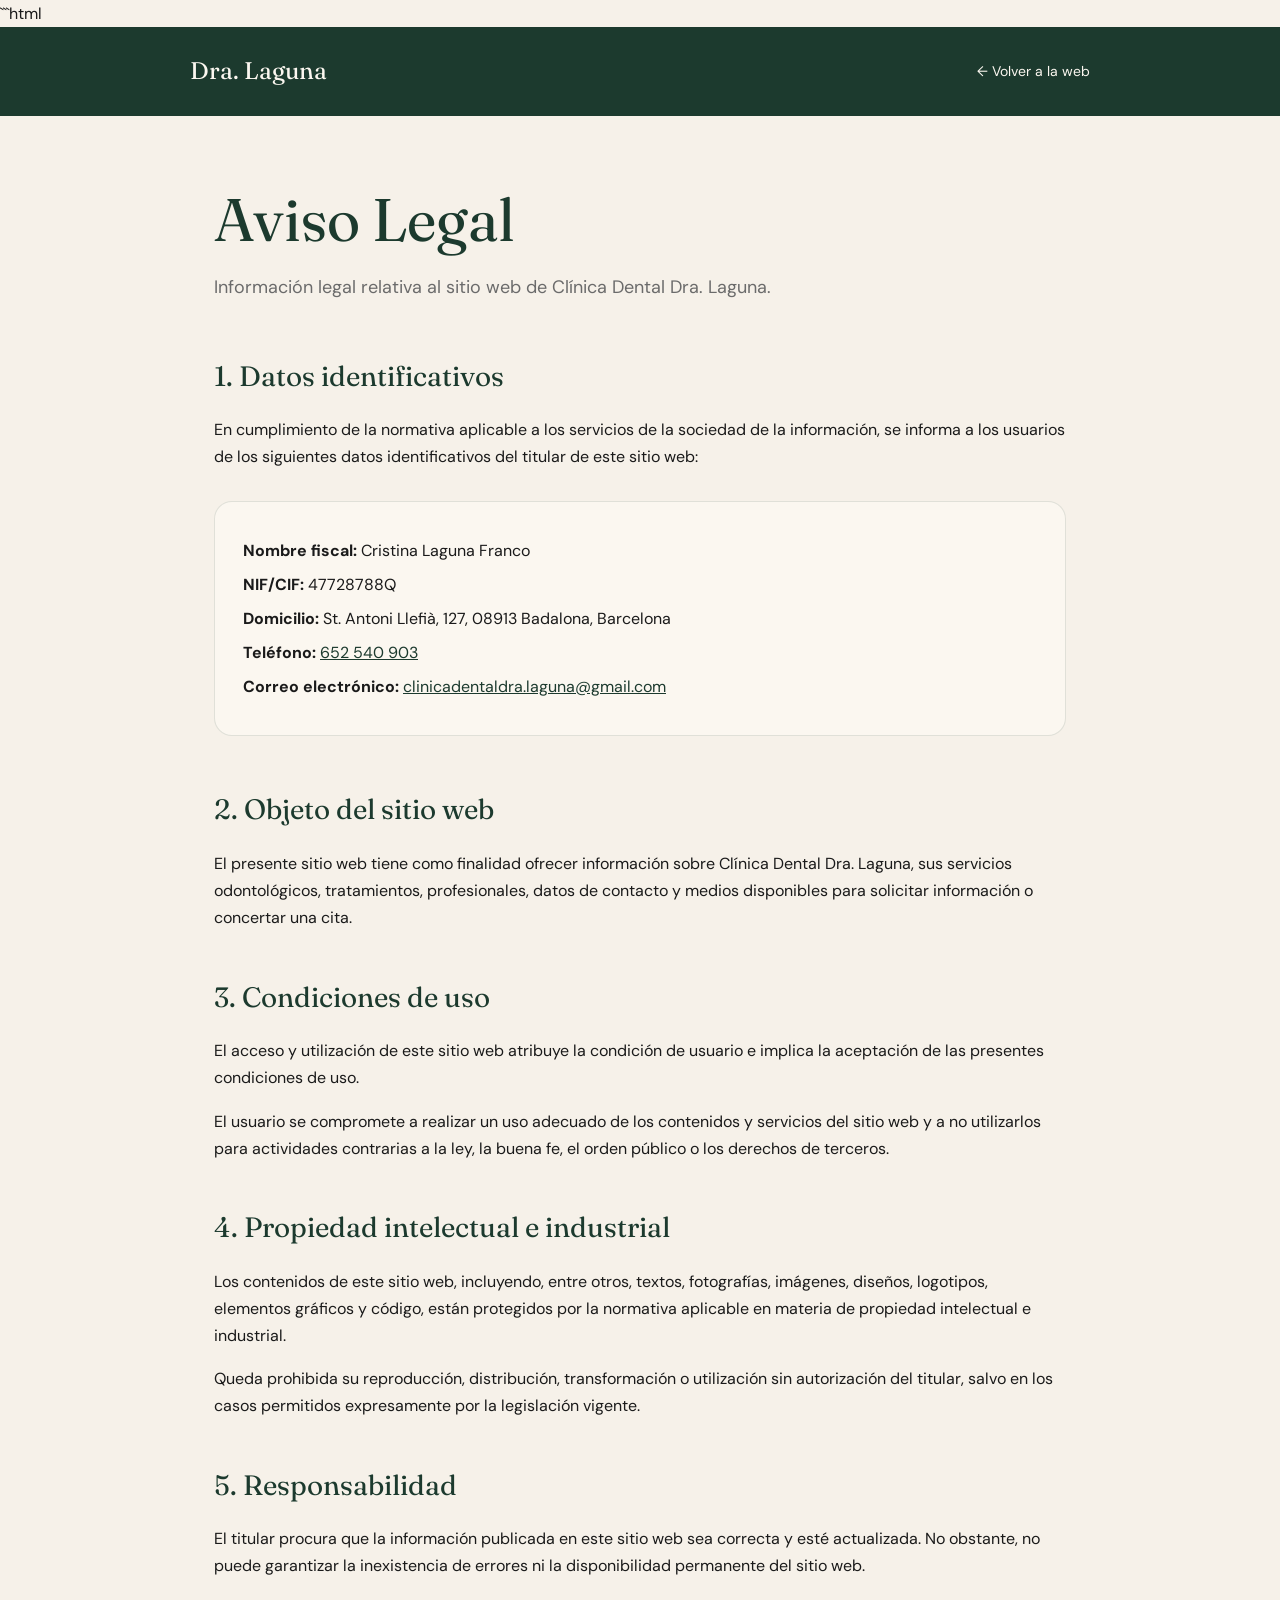
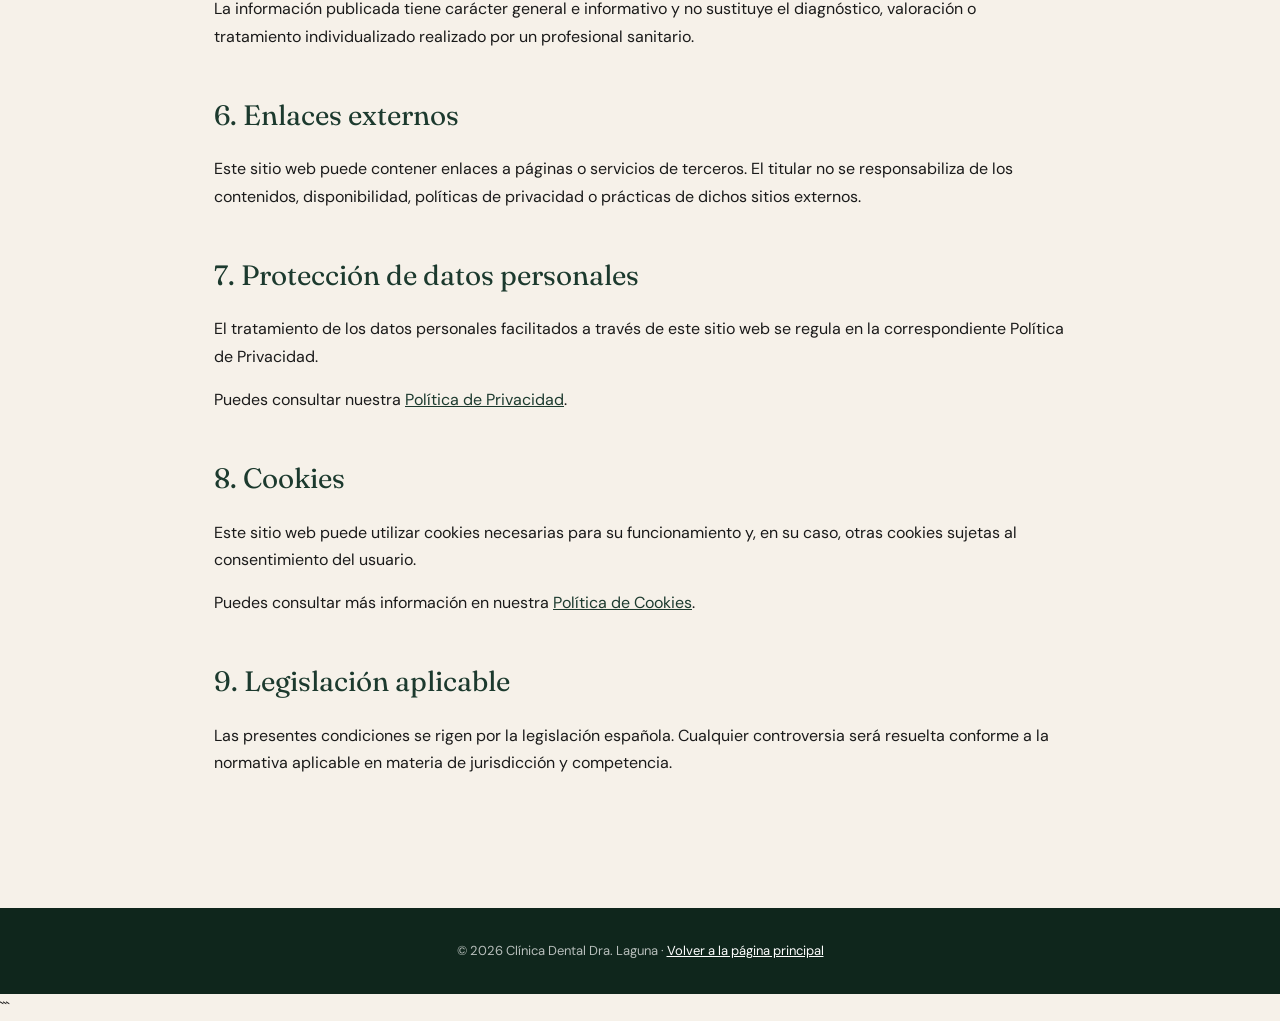
==== legal/aviso-legal.html @ 6cf52a96 "Describe the website change" ====
```html
<!DOCTYPE html>
<html lang="es">
<head>
  <meta charset="UTF-8">
  <meta name="viewport" content="width=device-width, initial-scale=1.0">

  <title>Aviso Legal | Clínica Dental Dra. Laguna</title>

  <meta
    name="description"
    content="Aviso legal de Clínica Dental Dra. Laguna, Badalona, Barcelona."
  >

  <link rel="preconnect" href="https://fonts.googleapis.com">
  <link rel="preconnect" href="https://fonts.gstatic.com" crossorigin>

  <link
    href="https://fonts.googleapis.com/css2?family=Fraunces:wght@400;500&family=DM+Sans:wght@400;500;600&display=swap"
    rel="stylesheet"
  >

  <style>
    :root {
      --cream: #f6f1e9;
      --cream-light: #fbf7f0;
      --pine: #1c3a2e;
      --pine-deep: #0f261c;
      --gold: #b8995f;
      --charcoal: #1a1a1a;
      --gray: #6b6b6b;
    }

    * {
      box-sizing: border-box;
    }

    body {
      margin: 0;
      font-family: "DM Sans", sans-serif;
      background: var(--cream);
      color: var(--charcoal);
      line-height: 1.7;
    }

    .font-display {
      font-family: "Fraunces", serif;
    }

    header {
      background: var(--pine);
      color: var(--cream-light);
      padding: 24px;
    }

    .header-inner {
      max-width: 900px;
      margin: 0 auto;
      display: flex;
      justify-content: space-between;
      align-items: center;
      gap: 20px;
    }

    .logo {
      color: var(--cream-light);
      text-decoration: none;
      font-family: "Fraunces", serif;
      font-size: 24px;
    }

    .back-link {
      color: var(--cream-light);
      text-decoration: none;
      font-size: 14px;
    }

    .back-link:hover {
      text-decoration: underline;
    }

    main {
      max-width: 900px;
      margin: 0 auto;
      padding: 70px 24px 90px;
    }

    h1 {
      font-family: "Fraunces", serif;
      color: var(--pine);
      font-size: clamp(38px, 6vw, 60px);
      line-height: 1.1;
      margin: 0 0 20px;
      font-weight: 400;
    }

    .intro {
      color: var(--gray);
      font-size: 18px;
      margin-bottom: 50px;
    }

    section {
      margin-bottom: 42px;
    }

    h2 {
      font-family: "Fraunces", serif;
      color: var(--pine);
      font-size: 28px;
      font-weight: 400;
      margin-bottom: 16px;
    }

    p {
      margin: 0 0 16px;
    }

    ul {
      padding-left: 22px;
    }

    li {
      margin-bottom: 8px;
    }

    a {
      color: var(--pine);
    }

    .legal-data {
      background: var(--cream-light);
      border: 1px solid rgba(28, 58, 46, 0.12);
      border-radius: 18px;
      padding: 28px;
      margin: 30px 0 50px;
    }

    .legal-data p {
      margin: 7px 0;
    }

    footer {
      background: var(--pine-deep);
      color: rgba(255, 255, 255, 0.7);
      text-align: center;
      padding: 32px 20px;
      font-size: 13px;
    }

    footer a {
      color: white;
    }
  </style>
</head>

<body>

<header>
  <div class="header-inner">
    <a href="../index.html" class="logo">Dra. Laguna</a>
    <a href="../index.html" class="back-link">← Volver a la web</a>
  </div>
</header>

<main>

  <h1>Aviso Legal</h1>

  <p class="intro">
    Información legal relativa al sitio web de Clínica Dental Dra. Laguna.
  </p>

  <section>
    <h2>1. Datos identificativos</h2>

    <p>
      En cumplimiento de la normativa aplicable a los servicios de la sociedad
      de la información, se informa a los usuarios de los siguientes datos
      identificativos del titular de este sitio web:
    </p>

    <div class="legal-data">
      <p><strong>Nombre fiscal:</strong> Cristina Laguna Franco</p>
      <p><strong>NIF/CIF:</strong> 47728788Q</p>
      <p>
        <strong>Domicilio:</strong>
        St. Antoni Llefià, 127, 08913 Badalona, Barcelona
      </p>
      <p>
        <strong>Teléfono:</strong>
        <a href="tel:+34652540903">652 540 903</a>
      </p>
      <p>
        <strong>Correo electrónico:</strong>
        <a href="mailto:clinicadentaldra.laguna@gmail.com">
          clinicadentaldra.laguna@gmail.com
        </a>
      </p>
    </div>
  </section>

  <section>
    <h2>2. Objeto del sitio web</h2>

    <p>
      El presente sitio web tiene como finalidad ofrecer información sobre
      Clínica Dental Dra. Laguna, sus servicios odontológicos, tratamientos,
      profesionales, datos de contacto y medios disponibles para solicitar
      información o concertar una cita.
    </p>
  </section>

  <section>
    <h2>3. Condiciones de uso</h2>

    <p>
      El acceso y utilización de este sitio web atribuye la condición de usuario
      e implica la aceptación de las presentes condiciones de uso.
    </p>

    <p>
      El usuario se compromete a realizar un uso adecuado de los contenidos y
      servicios del sitio web y a no utilizarlos para actividades contrarias a
      la ley, la buena fe, el orden público o los derechos de terceros.
    </p>
  </section>

  <section>
    <h2>4. Propiedad intelectual e industrial</h2>

    <p>
      Los contenidos de este sitio web, incluyendo, entre otros, textos,
      fotografías, imágenes, diseños, logotipos, elementos gráficos y código,
      están protegidos por la normativa aplicable en materia de propiedad
      intelectual e industrial.
    </p>

    <p>
      Queda prohibida su reproducción, distribución, transformación o
      utilización sin autorización del titular, salvo en los casos permitidos
      expresamente por la legislación vigente.
    </p>
  </section>

  <section>
    <h2>5. Responsabilidad</h2>

    <p>
      El titular procura que la información publicada en este sitio web sea
      correcta y esté actualizada. No obstante, no puede garantizar la
      inexistencia de errores ni la disponibilidad permanente del sitio web.
    </p>

    <p>
      La información publicada tiene carácter general e informativo y no
      sustituye el diagnóstico, valoración o tratamiento individualizado
      realizado por un profesional sanitario.
    </p>
  </section>

  <section>
    <h2>6. Enlaces externos</h2>

    <p>
      Este sitio web puede contener enlaces a páginas o servicios de terceros.
      El titular no se responsabiliza de los contenidos, disponibilidad,
      políticas de privacidad o prácticas de dichos sitios externos.
    </p>
  </section>

  <section>
    <h2>7. Protección de datos personales</h2>

    <p>
      El tratamiento de los datos personales facilitados a través de este sitio
      web se regula en la correspondiente Política de Privacidad.
    </p>

    <p>
      Puedes consultar nuestra
      <a href="politica-privacidad.html">Política de Privacidad</a>.
    </p>
  </section>

  <section>
    <h2>8. Cookies</h2>

    <p>
      Este sitio web puede utilizar cookies necesarias para su funcionamiento
      y, en su caso, otras cookies sujetas al consentimiento del usuario.
    </p>

    <p>
      Puedes consultar más información en nuestra
      <a href="politica-cookies.html">Política de Cookies</a>.
    </p>
  </section>

  <section>
    <h2>9. Legislación aplicable</h2>

    <p>
      Las presentes condiciones se rigen por la legislación española. Cualquier
      controversia será resuelta conforme a la normativa aplicable en materia
      de jurisdicción y competencia.
    </p>
  </section>

</main>

<footer>
  © <span id="year"></span> Clínica Dental Dra. Laguna ·
  <a href="../index.html">Volver a la página principal</a>
</footer>

<script>
  document.getElementById("year").textContent = new Date().getFullYear();
</script>

</body>
</html>
```
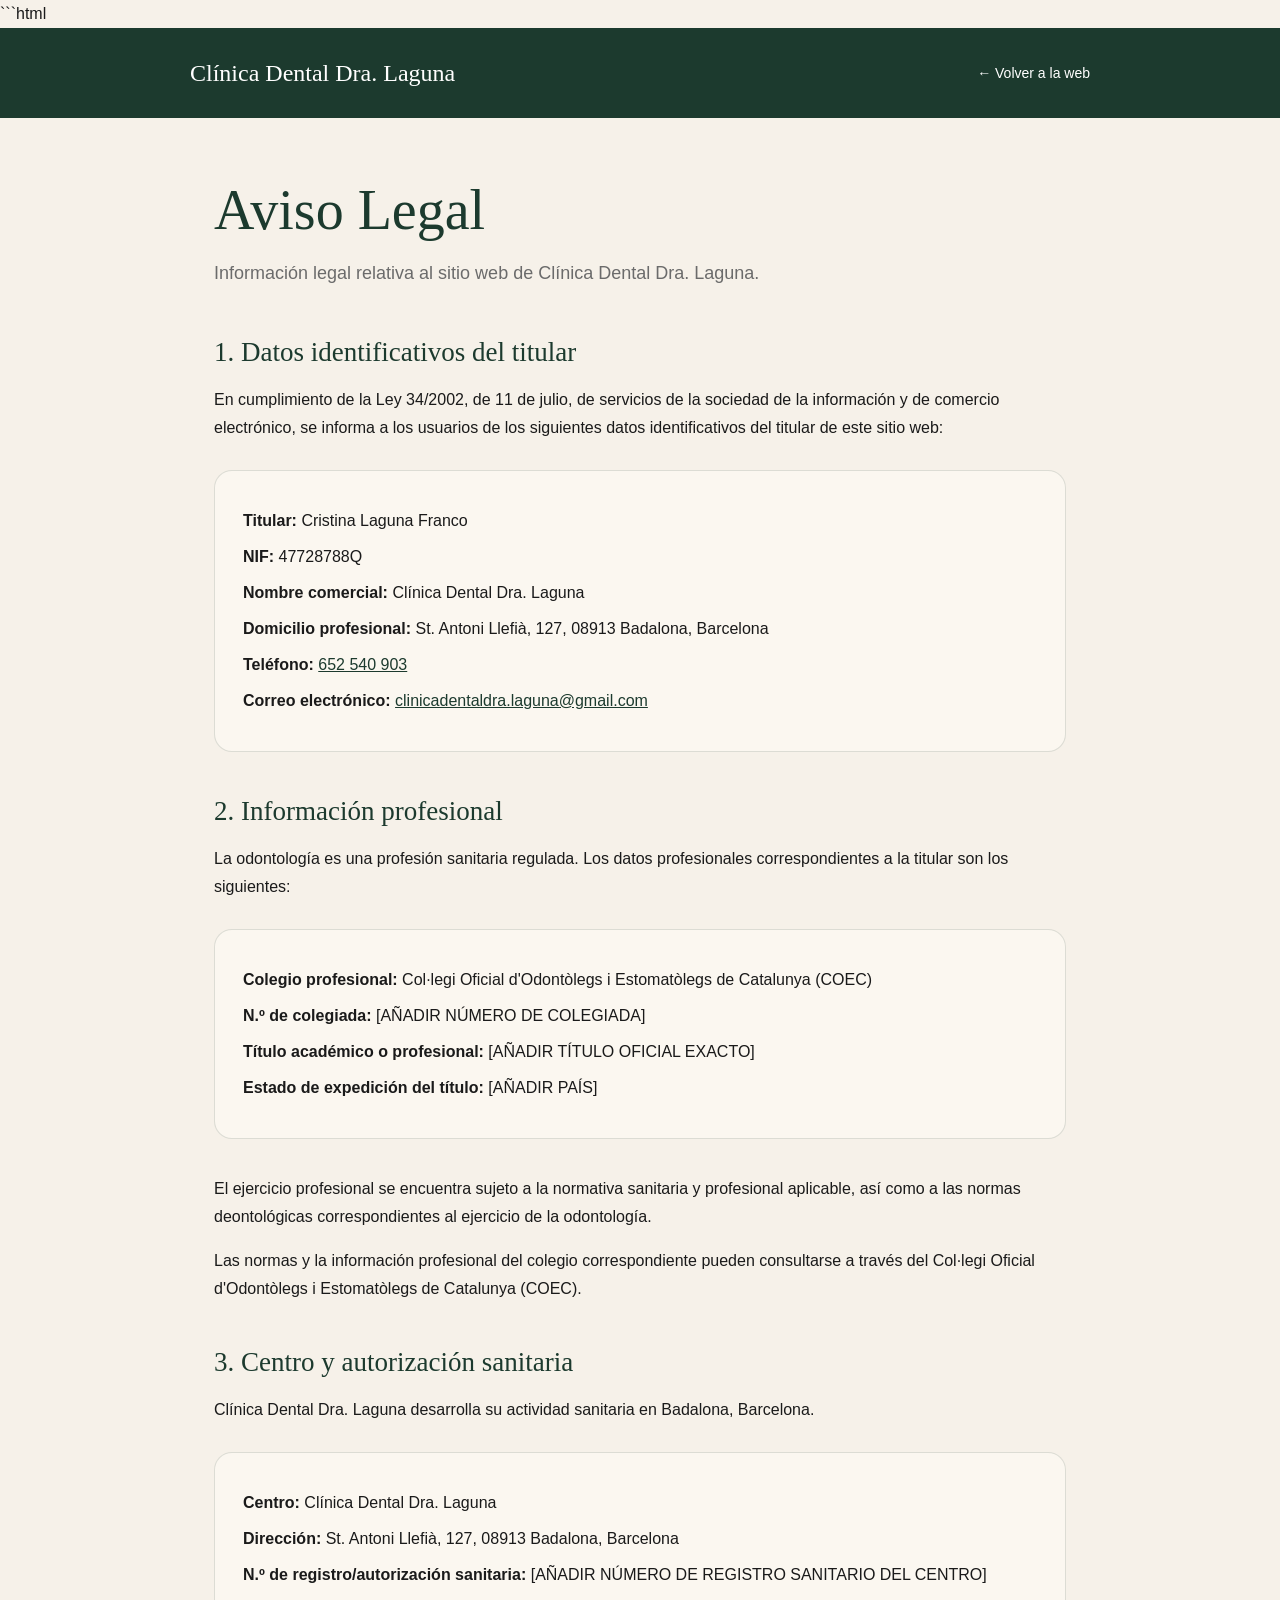
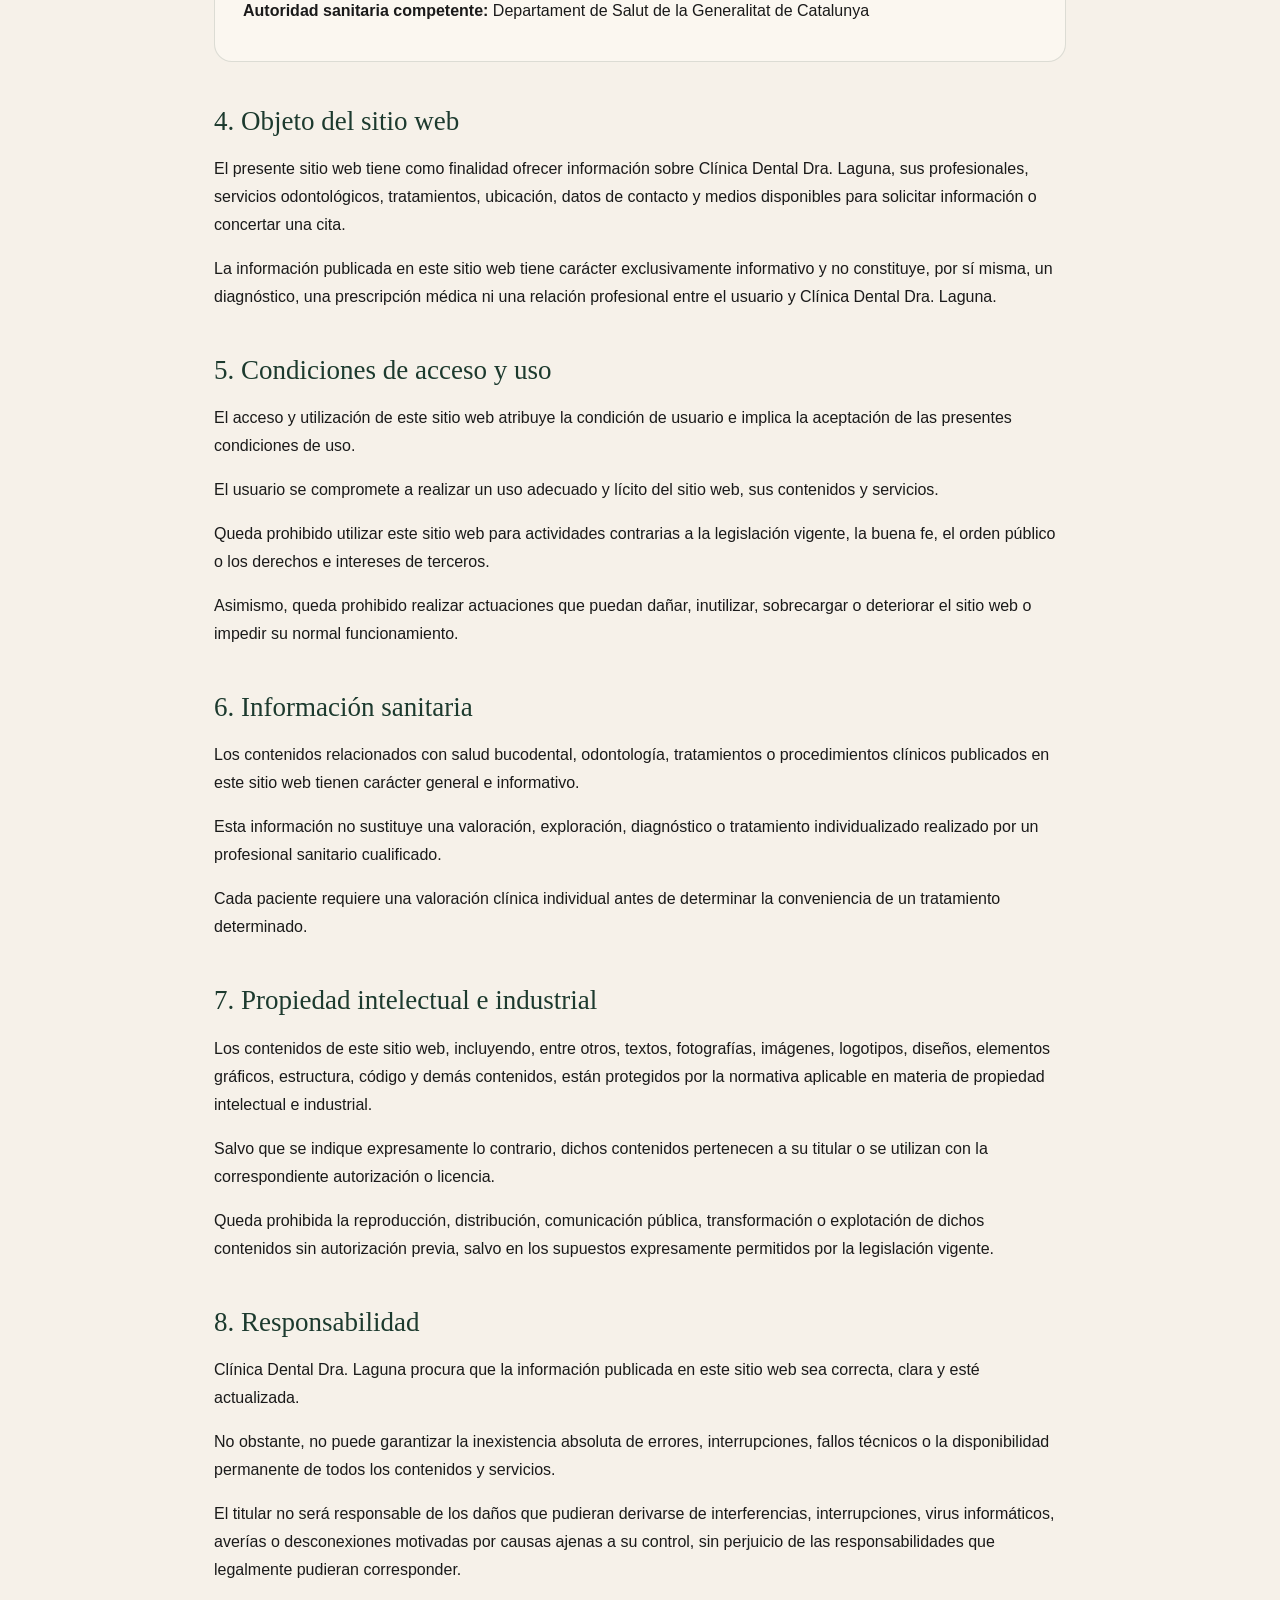
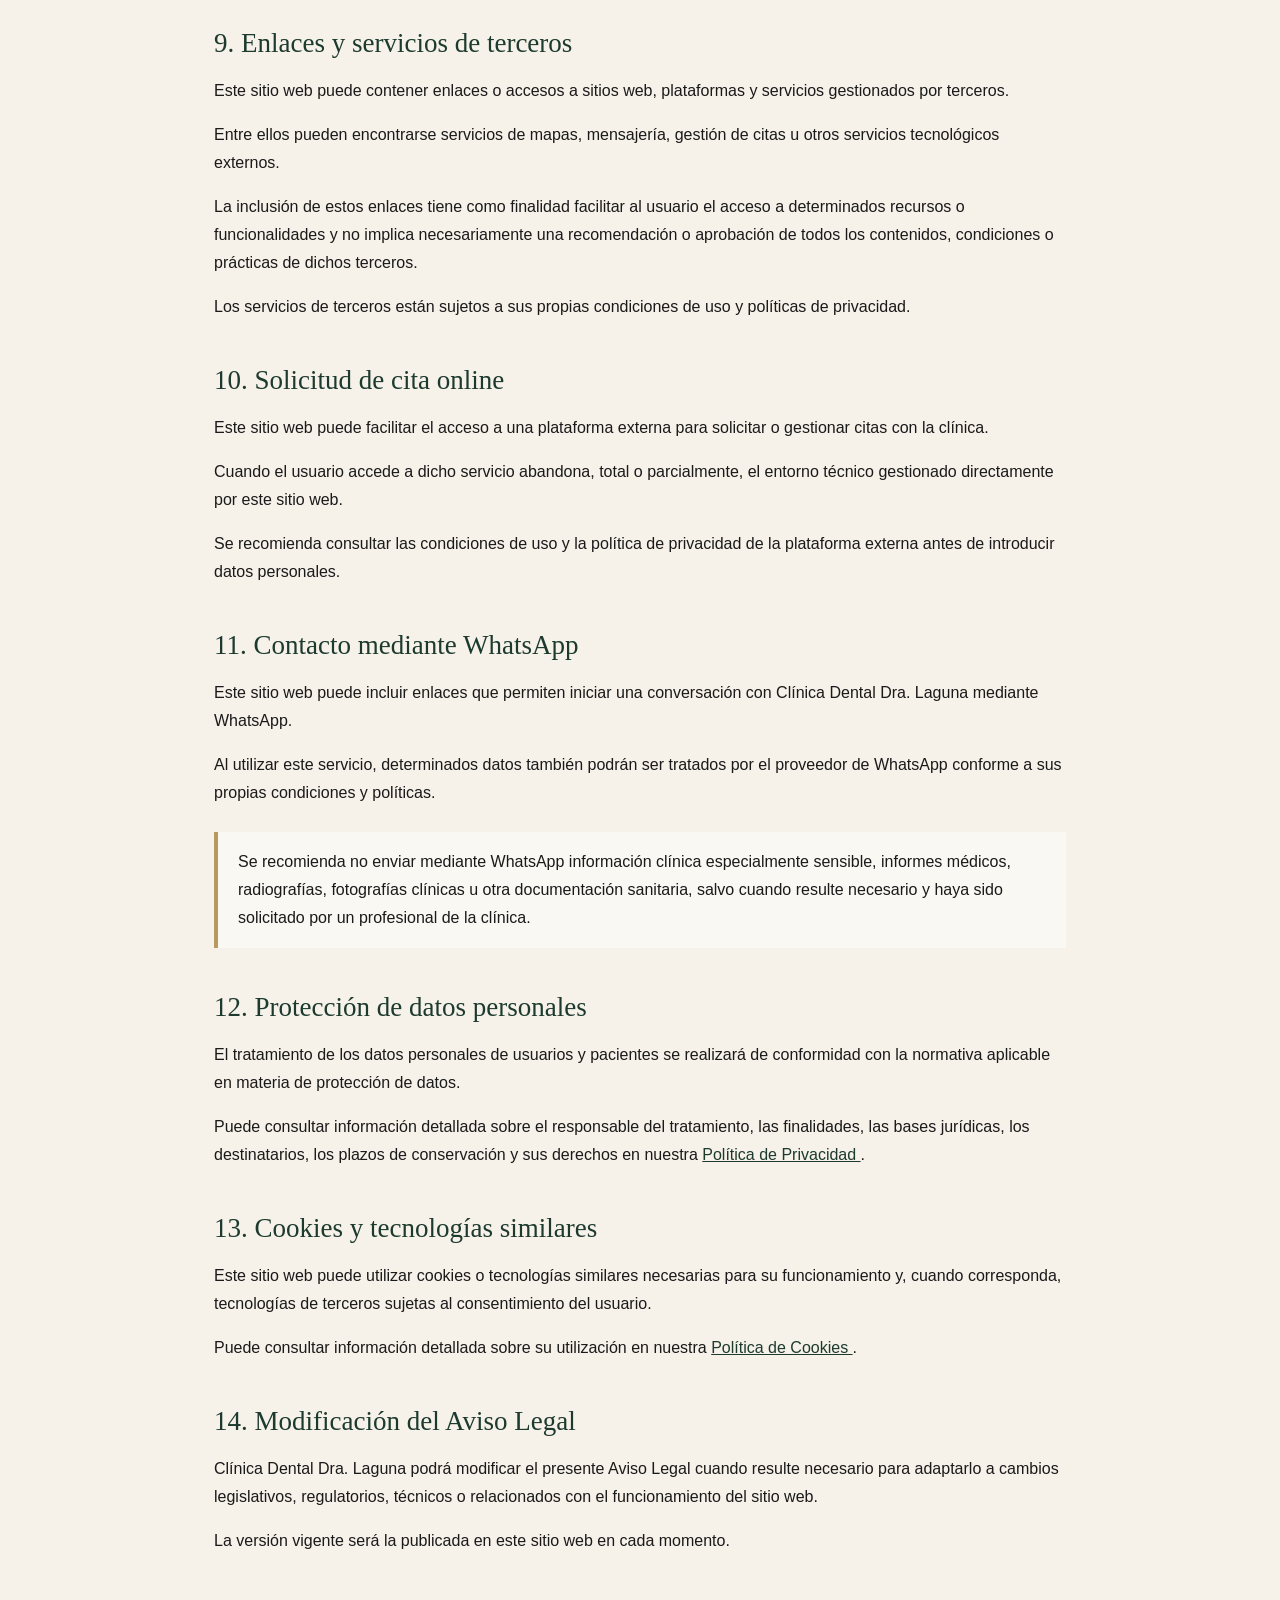
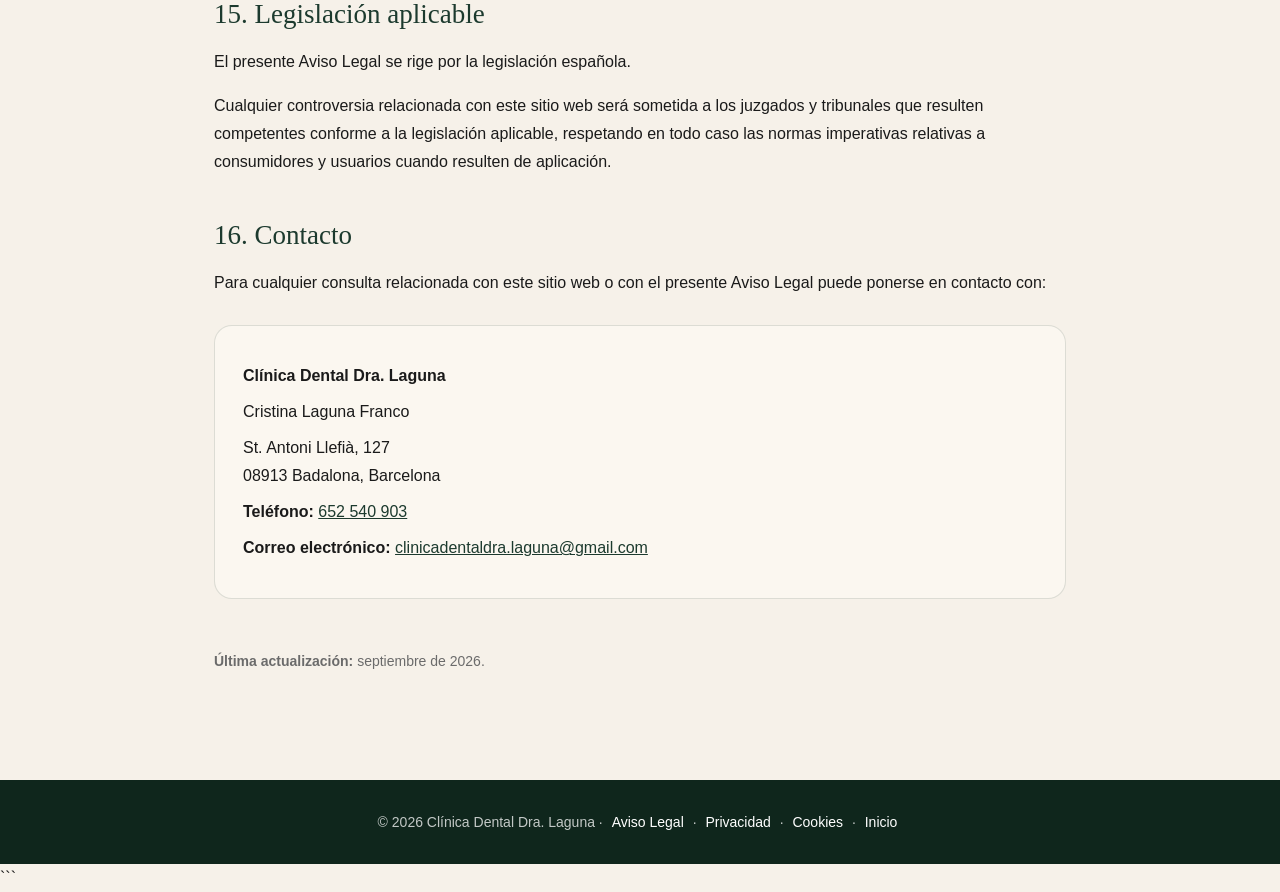
==== commit 6cc9aa3e: "Describe the website change" ====
--- a/legal/aviso-legal.html
+++ b/legal/aviso-legal.html
@@ -3,21 +3,17 @@
 <html lang="es">
 <head>
   <meta charset="UTF-8">
-  <meta name="viewport" content="width=device-width, initial-scale=1.0">
+
+  <meta
+    name="viewport"
+    content="width=device-width, initial-scale=1.0"
+  >
 
   <title>Aviso Legal | Clínica Dental Dra. Laguna</title>
 
   <meta
     name="description"
-    content="Aviso legal de Clínica Dental Dra. Laguna, Badalona, Barcelona."
-  >
-
-  <link rel="preconnect" href="https://fonts.googleapis.com">
-  <link rel="preconnect" href="https://fonts.gstatic.com" crossorigin>
-
-  <link
-    href="https://fonts.googleapis.com/css2?family=Fraunces:wght@400;500&family=DM+Sans:wght@400;500;600&display=swap"
-    rel="stylesheet"
+    content="Aviso legal de Clínica Dental Dra. Laguna en Badalona, Barcelona."
   >
 
   <style>
@@ -35,21 +31,21 @@
       box-sizing: border-box;
     }
 
+    html {
+      scroll-behavior: smooth;
+    }
+
     body {
       margin: 0;
-      font-family: "DM Sans", sans-serif;
+      font-family: Arial, Helvetica, sans-serif;
       background: var(--cream);
       color: var(--charcoal);
-      line-height: 1.7;
-    }
-
-    .font-display {
-      font-family: "Fraunces", serif;
+      line-height: 1.75;
     }
 
     header {
       background: var(--pine);
-      color: var(--cream-light);
+      color: white;
       padding: 24px;
     }
 
@@ -62,42 +58,47 @@
       gap: 20px;
     }
 
+    .logo,
+    .back-link {
+      color: white;
+      text-decoration: none;
+    }
+
     .logo {
-      color: var(--cream-light);
-      text-decoration: none;
-      font-family: "Fraunces", serif;
+      font-family: Georgia, "Times New Roman", serif;
       font-size: 24px;
     }
 
     .back-link {
-      color: var(--cream-light);
-      text-decoration: none;
       font-size: 14px;
     }
 
-    .back-link:hover {
+    .back-link:hover,
+    footer a:hover {
       text-decoration: underline;
     }
 
     main {
       max-width: 900px;
       margin: 0 auto;
-      padding: 70px 24px 90px;
+      padding: 60px 24px 90px;
     }
 
     h1 {
-      font-family: "Fraunces", serif;
+      margin: 0 0 16px;
+
+      font-family: Georgia, "Times New Roman", serif;
+      font-size: clamp(38px, 6vw, 56px);
+      font-weight: 400;
+      line-height: 1.15;
+
       color: var(--pine);
-      font-size: clamp(38px, 6vw, 60px);
-      line-height: 1.1;
-      margin: 0 0 20px;
-      font-weight: 400;
     }
 
     .intro {
       color: var(--gray);
       font-size: 18px;
-      margin-bottom: 50px;
+      margin-bottom: 45px;
     }
 
     section {
@@ -105,11 +106,15 @@
     }
 
     h2 {
-      font-family: "Fraunces", serif;
+      margin-top: 42px;
+      margin-bottom: 16px;
+
+      font-family: Georgia, "Times New Roman", serif;
+      font-size: 27px;
+      font-weight: 400;
+      line-height: 1.3;
+
       color: var(--pine);
-      font-size: 28px;
-      font-weight: 400;
-      margin-bottom: 16px;
     }
 
     p {
@@ -117,11 +122,12 @@
     }
 
     ul {
-      padding-left: 22px;
+      padding-left: 24px;
+      margin: 0 0 20px;
     }
 
     li {
-      margin-bottom: 8px;
+      margin-bottom: 9px;
     }
 
     a {
@@ -130,192 +136,710 @@
 
     .legal-data {
       background: var(--cream-light);
-      border: 1px solid rgba(28, 58, 46, 0.12);
+      border: 1px solid rgba(28, 58, 46, 0.14);
       border-radius: 18px;
+
       padding: 28px;
-      margin: 30px 0 50px;
+      margin: 28px 0 36px;
     }
 
     .legal-data p {
-      margin: 7px 0;
+      margin: 8px 0;
+    }
+
+    .notice {
+      margin: 25px 0;
+      padding: 16px 20px;
+
+      background: rgba(255, 255, 255, 0.45);
+      border-left: 4px solid var(--gold);
+    }
+
+    .updated {
+      color: var(--gray);
+      font-size: 14px;
+      margin-top: 50px;
     }
 
     footer {
       background: var(--pine-deep);
-      color: rgba(255, 255, 255, 0.7);
+      color: rgba(255, 255, 255, 0.75);
+
       text-align: center;
-      padding: 32px 20px;
-      font-size: 13px;
+      padding: 30px 20px;
+
+      font-size: 14px;
     }
 
     footer a {
       color: white;
+      text-decoration: none;
+      margin: 0 5px;
+    }
+
+    @media (max-width: 600px) {
+
+      .header-inner {
+        flex-direction: column;
+        align-items: flex-start;
+      }
+
+      main {
+        padding: 45px 20px 70px;
+      }
+
+      .legal-data {
+        padding: 21px;
+      }
     }
   </style>
 </head>
 
+
 <body>
 
 <header>
+
   <div class="header-inner">
-    <a href="../index.html" class="logo">Dra. Laguna</a>
-    <a href="../index.html" class="back-link">← Volver a la web</a>
+
+    <a
+      href="../index.html"
+      class="logo"
+    >
+      Clínica Dental Dra. Laguna
+    </a>
+
+    <a
+      href="../index.html"
+      class="back-link"
+    >
+      ← Volver a la web
+    </a>
+
   </div>
+
 </header>
 
+
 <main>
 
   <h1>Aviso Legal</h1>
 
   <p class="intro">
-    Información legal relativa al sitio web de Clínica Dental Dra. Laguna.
+    Información legal relativa al sitio web de
+    Clínica Dental Dra. Laguna.
   </p>
 
-  <section>
-    <h2>1. Datos identificativos</h2>
-
-    <p>
-      En cumplimiento de la normativa aplicable a los servicios de la sociedad
-      de la información, se informa a los usuarios de los siguientes datos
-      identificativos del titular de este sitio web:
+
+  <!-- =====================================================
+       1. DATOS IDENTIFICATIVOS
+       ===================================================== -->
+
+  <section>
+
+    <h2>1. Datos identificativos del titular</h2>
+
+    <p>
+      En cumplimiento de la Ley 34/2002, de 11 de julio,
+      de servicios de la sociedad de la información y de
+      comercio electrónico, se informa a los usuarios de
+      los siguientes datos identificativos del titular
+      de este sitio web:
     </p>
 
     <div class="legal-data">
-      <p><strong>Nombre fiscal:</strong> Cristina Laguna Franco</p>
-      <p><strong>NIF/CIF:</strong> 47728788Q</p>
-      <p>
-        <strong>Domicilio:</strong>
-        St. Antoni Llefià, 127, 08913 Badalona, Barcelona
-      </p>
+
+      <p>
+        <strong>Titular:</strong>
+        Cristina Laguna Franco
+      </p>
+
+      <p>
+        <strong>NIF:</strong>
+        47728788Q
+      </p>
+
+      <p>
+        <strong>Nombre comercial:</strong>
+        Clínica Dental Dra. Laguna
+      </p>
+
+      <p>
+        <strong>Domicilio profesional:</strong>
+        St. Antoni Llefià, 127,
+        08913 Badalona, Barcelona
+      </p>
+
       <p>
         <strong>Teléfono:</strong>
-        <a href="tel:+34652540903">652 540 903</a>
-      </p>
+
+        <a href="tel:+34652540903">
+          652 540 903
+        </a>
+      </p>
+
       <p>
         <strong>Correo electrónico:</strong>
+
         <a href="mailto:clinicadentaldra.laguna@gmail.com">
           clinicadentaldra.laguna@gmail.com
         </a>
       </p>
+
     </div>
-  </section>
-
-  <section>
-    <h2>2. Objeto del sitio web</h2>
-
-    <p>
-      El presente sitio web tiene como finalidad ofrecer información sobre
-      Clínica Dental Dra. Laguna, sus servicios odontológicos, tratamientos,
-      profesionales, datos de contacto y medios disponibles para solicitar
-      información o concertar una cita.
-    </p>
-  </section>
-
-  <section>
-    <h2>3. Condiciones de uso</h2>
-
-    <p>
-      El acceso y utilización de este sitio web atribuye la condición de usuario
-      e implica la aceptación de las presentes condiciones de uso.
-    </p>
-
-    <p>
-      El usuario se compromete a realizar un uso adecuado de los contenidos y
-      servicios del sitio web y a no utilizarlos para actividades contrarias a
-      la ley, la buena fe, el orden público o los derechos de terceros.
-    </p>
-  </section>
-
-  <section>
-    <h2>4. Propiedad intelectual e industrial</h2>
-
-    <p>
-      Los contenidos de este sitio web, incluyendo, entre otros, textos,
-      fotografías, imágenes, diseños, logotipos, elementos gráficos y código,
-      están protegidos por la normativa aplicable en materia de propiedad
-      intelectual e industrial.
-    </p>
-
-    <p>
-      Queda prohibida su reproducción, distribución, transformación o
-      utilización sin autorización del titular, salvo en los casos permitidos
-      expresamente por la legislación vigente.
-    </p>
-  </section>
-
-  <section>
-    <h2>5. Responsabilidad</h2>
-
-    <p>
-      El titular procura que la información publicada en este sitio web sea
-      correcta y esté actualizada. No obstante, no puede garantizar la
-      inexistencia de errores ni la disponibilidad permanente del sitio web.
-    </p>
-
-    <p>
-      La información publicada tiene carácter general e informativo y no
-      sustituye el diagnóstico, valoración o tratamiento individualizado
-      realizado por un profesional sanitario.
-    </p>
-  </section>
-
-  <section>
-    <h2>6. Enlaces externos</h2>
-
-    <p>
-      Este sitio web puede contener enlaces a páginas o servicios de terceros.
-      El titular no se responsabiliza de los contenidos, disponibilidad,
-      políticas de privacidad o prácticas de dichos sitios externos.
-    </p>
-  </section>
-
-  <section>
-    <h2>7. Protección de datos personales</h2>
-
-    <p>
-      El tratamiento de los datos personales facilitados a través de este sitio
-      web se regula en la correspondiente Política de Privacidad.
-    </p>
-
-    <p>
-      Puedes consultar nuestra
-      <a href="politica-privacidad.html">Política de Privacidad</a>.
-    </p>
-  </section>
-
-  <section>
-    <h2>8. Cookies</h2>
-
-    <p>
-      Este sitio web puede utilizar cookies necesarias para su funcionamiento
-      y, en su caso, otras cookies sujetas al consentimiento del usuario.
-    </p>
-
-    <p>
-      Puedes consultar más información en nuestra
-      <a href="politica-cookies.html">Política de Cookies</a>.
-    </p>
-  </section>
-
-  <section>
-    <h2>9. Legislación aplicable</h2>
-
-    <p>
-      Las presentes condiciones se rigen por la legislación española. Cualquier
-      controversia será resuelta conforme a la normativa aplicable en materia
-      de jurisdicción y competencia.
-    </p>
-  </section>
+
+  </section>
+
+
+  <!-- =====================================================
+       2. INFORMACIÓN PROFESIONAL
+       ===================================================== -->
+
+  <section>
+
+    <h2>2. Información profesional</h2>
+
+    <p>
+      La odontología es una profesión sanitaria regulada.
+      Los datos profesionales correspondientes a la titular
+      son los siguientes:
+    </p>
+
+    <div class="legal-data">
+
+      <p>
+        <strong>Colegio profesional:</strong>
+        Col·legi Oficial d'Odontòlegs i Estomatòlegs
+        de Catalunya (COEC)
+      </p>
+
+      <p>
+        <strong>N.º de colegiada:</strong>
+        [AÑADIR NÚMERO DE COLEGIADA]
+      </p>
+
+      <p>
+        <strong>Título académico o profesional:</strong>
+        [AÑADIR TÍTULO OFICIAL EXACTO]
+      </p>
+
+      <p>
+        <strong>Estado de expedición del título:</strong>
+        [AÑADIR PAÍS]
+      </p>
+
+    </div>
+
+    <p>
+      El ejercicio profesional se encuentra sujeto a la
+      normativa sanitaria y profesional aplicable, así como
+      a las normas deontológicas correspondientes al ejercicio
+      de la odontología.
+    </p>
+
+    <p>
+      Las normas y la información profesional del colegio
+      correspondiente pueden consultarse a través del
+      Col·legi Oficial d'Odontòlegs i Estomatòlegs
+      de Catalunya (COEC).
+    </p>
+
+  </section>
+
+
+  <!-- =====================================================
+       3. AUTORIZACIÓN SANITARIA
+       ===================================================== -->
+
+  <section>
+
+    <h2>3. Centro y autorización sanitaria</h2>
+
+    <p>
+      Clínica Dental Dra. Laguna desarrolla su actividad
+      sanitaria en Badalona, Barcelona.
+    </p>
+
+    <div class="legal-data">
+
+      <p>
+        <strong>Centro:</strong>
+        Clínica Dental Dra. Laguna
+      </p>
+
+      <p>
+        <strong>Dirección:</strong>
+        St. Antoni Llefià, 127,
+        08913 Badalona, Barcelona
+      </p>
+
+      <p>
+        <strong>N.º de registro/autorización sanitaria:</strong>
+        [AÑADIR NÚMERO DE REGISTRO SANITARIO DEL CENTRO]
+      </p>
+
+      <p>
+        <strong>Autoridad sanitaria competente:</strong>
+        Departament de Salut de la Generalitat de Catalunya
+      </p>
+
+    </div>
+
+  </section>
+
+
+  <!-- =====================================================
+       4. OBJETO
+       ===================================================== -->
+
+  <section>
+
+    <h2>4. Objeto del sitio web</h2>
+
+    <p>
+      El presente sitio web tiene como finalidad ofrecer
+      información sobre Clínica Dental Dra. Laguna,
+      sus profesionales, servicios odontológicos,
+      tratamientos, ubicación, datos de contacto
+      y medios disponibles para solicitar información
+      o concertar una cita.
+    </p>
+
+    <p>
+      La información publicada en este sitio web tiene
+      carácter exclusivamente informativo y no constituye,
+      por sí misma, un diagnóstico, una prescripción médica
+      ni una relación profesional entre el usuario y
+      Clínica Dental Dra. Laguna.
+    </p>
+
+  </section>
+
+
+  <!-- =====================================================
+       5. CONDICIONES DE USO
+       ===================================================== -->
+
+  <section>
+
+    <h2>5. Condiciones de acceso y uso</h2>
+
+    <p>
+      El acceso y utilización de este sitio web atribuye
+      la condición de usuario e implica la aceptación
+      de las presentes condiciones de uso.
+    </p>
+
+    <p>
+      El usuario se compromete a realizar un uso adecuado
+      y lícito del sitio web, sus contenidos y servicios.
+    </p>
+
+    <p>
+      Queda prohibido utilizar este sitio web para
+      actividades contrarias a la legislación vigente,
+      la buena fe, el orden público o los derechos
+      e intereses de terceros.
+    </p>
+
+    <p>
+      Asimismo, queda prohibido realizar actuaciones que
+      puedan dañar, inutilizar, sobrecargar o deteriorar
+      el sitio web o impedir su normal funcionamiento.
+    </p>
+
+  </section>
+
+
+  <!-- =====================================================
+       6. INFORMACIÓN SANITARIA
+       ===================================================== -->
+
+  <section>
+
+    <h2>6. Información sanitaria</h2>
+
+    <p>
+      Los contenidos relacionados con salud bucodental,
+      odontología, tratamientos o procedimientos clínicos
+      publicados en este sitio web tienen carácter general
+      e informativo.
+    </p>
+
+    <p>
+      Esta información no sustituye una valoración,
+      exploración, diagnóstico o tratamiento individualizado
+      realizado por un profesional sanitario cualificado.
+    </p>
+
+    <p>
+      Cada paciente requiere una valoración clínica
+      individual antes de determinar la conveniencia
+      de un tratamiento determinado.
+    </p>
+
+  </section>
+
+
+  <!-- =====================================================
+       7. PROPIEDAD INTELECTUAL
+       ===================================================== -->
+
+  <section>
+
+    <h2>7. Propiedad intelectual e industrial</h2>
+
+    <p>
+      Los contenidos de este sitio web, incluyendo,
+      entre otros, textos, fotografías, imágenes,
+      logotipos, diseños, elementos gráficos,
+      estructura, código y demás contenidos,
+      están protegidos por la normativa aplicable
+      en materia de propiedad intelectual e industrial.
+    </p>
+
+    <p>
+      Salvo que se indique expresamente lo contrario,
+      dichos contenidos pertenecen a su titular o se
+      utilizan con la correspondiente autorización
+      o licencia.
+    </p>
+
+    <p>
+      Queda prohibida la reproducción, distribución,
+      comunicación pública, transformación o explotación
+      de dichos contenidos sin autorización previa,
+      salvo en los supuestos expresamente permitidos
+      por la legislación vigente.
+    </p>
+
+  </section>
+
+
+  <!-- =====================================================
+       8. RESPONSABILIDAD
+       ===================================================== -->
+
+  <section>
+
+    <h2>8. Responsabilidad</h2>
+
+    <p>
+      Clínica Dental Dra. Laguna procura que la información
+      publicada en este sitio web sea correcta, clara
+      y esté actualizada.
+    </p>
+
+    <p>
+      No obstante, no puede garantizar la inexistencia
+      absoluta de errores, interrupciones, fallos técnicos
+      o la disponibilidad permanente de todos los contenidos
+      y servicios.
+    </p>
+
+    <p>
+      El titular no será responsable de los daños que
+      pudieran derivarse de interferencias, interrupciones,
+      virus informáticos, averías o desconexiones motivadas
+      por causas ajenas a su control, sin perjuicio de las
+      responsabilidades que legalmente pudieran corresponder.
+    </p>
+
+  </section>
+
+
+  <!-- =====================================================
+       9. ENLACES Y SERVICIOS EXTERNOS
+       ===================================================== -->
+
+  <section>
+
+    <h2>9. Enlaces y servicios de terceros</h2>
+
+    <p>
+      Este sitio web puede contener enlaces o accesos
+      a sitios web, plataformas y servicios gestionados
+      por terceros.
+    </p>
+
+    <p>
+      Entre ellos pueden encontrarse servicios de mapas,
+      mensajería, gestión de citas u otros servicios
+      tecnológicos externos.
+    </p>
+
+    <p>
+      La inclusión de estos enlaces tiene como finalidad
+      facilitar al usuario el acceso a determinados
+      recursos o funcionalidades y no implica necesariamente
+      una recomendación o aprobación de todos los contenidos,
+      condiciones o prácticas de dichos terceros.
+    </p>
+
+    <p>
+      Los servicios de terceros están sujetos a sus
+      propias condiciones de uso y políticas de privacidad.
+    </p>
+
+  </section>
+
+
+  <!-- =====================================================
+       10. CITA ONLINE
+       ===================================================== -->
+
+  <section>
+
+    <h2>10. Solicitud de cita online</h2>
+
+    <p>
+      Este sitio web puede facilitar el acceso a una
+      plataforma externa para solicitar o gestionar
+      citas con la clínica.
+    </p>
+
+    <p>
+      Cuando el usuario accede a dicho servicio abandona,
+      total o parcialmente, el entorno técnico gestionado
+      directamente por este sitio web.
+    </p>
+
+    <p>
+      Se recomienda consultar las condiciones de uso
+      y la política de privacidad de la plataforma externa
+      antes de introducir datos personales.
+    </p>
+
+  </section>
+
+
+  <!-- =====================================================
+       11. WHATSAPP
+       ===================================================== -->
+
+  <section>
+
+    <h2>11. Contacto mediante WhatsApp</h2>
+
+    <p>
+      Este sitio web puede incluir enlaces que permiten
+      iniciar una conversación con Clínica Dental
+      Dra. Laguna mediante WhatsApp.
+    </p>
+
+    <p>
+      Al utilizar este servicio, determinados datos
+      también podrán ser tratados por el proveedor
+      de WhatsApp conforme a sus propias condiciones
+      y políticas.
+    </p>
+
+    <div class="notice">
+      Se recomienda no enviar mediante WhatsApp información
+      clínica especialmente sensible, informes médicos,
+      radiografías, fotografías clínicas u otra documentación
+      sanitaria, salvo cuando resulte necesario y haya sido
+      solicitado por un profesional de la clínica.
+    </div>
+
+  </section>
+
+
+  <!-- =====================================================
+       12. PROTECCIÓN DE DATOS
+       ===================================================== -->
+
+  <section>
+
+    <h2>12. Protección de datos personales</h2>
+
+    <p>
+      El tratamiento de los datos personales de usuarios
+      y pacientes se realizará de conformidad con la
+      normativa aplicable en materia de protección de datos.
+    </p>
+
+    <p>
+      Puede consultar información detallada sobre
+      el responsable del tratamiento, las finalidades,
+      las bases jurídicas, los destinatarios, los plazos
+      de conservación y sus derechos en nuestra
+      <a href="politica-privacidad.html">
+        Política de Privacidad
+      </a>.
+    </p>
+
+  </section>
+
+
+  <!-- =====================================================
+       13. COOKIES
+       ===================================================== -->
+
+  <section>
+
+    <h2>13. Cookies y tecnologías similares</h2>
+
+    <p>
+      Este sitio web puede utilizar cookies o tecnologías
+      similares necesarias para su funcionamiento y,
+      cuando corresponda, tecnologías de terceros sujetas
+      al consentimiento del usuario.
+    </p>
+
+    <p>
+      Puede consultar información detallada sobre
+      su utilización en nuestra
+      <a href="politica-cookies.html">
+        Política de Cookies
+      </a>.
+    </p>
+
+  </section>
+
+
+  <!-- =====================================================
+       14. MODIFICACIONES
+       ===================================================== -->
+
+  <section>
+
+    <h2>14. Modificación del Aviso Legal</h2>
+
+    <p>
+      Clínica Dental Dra. Laguna podrá modificar
+      el presente Aviso Legal cuando resulte necesario
+      para adaptarlo a cambios legislativos, regulatorios,
+      técnicos o relacionados con el funcionamiento
+      del sitio web.
+    </p>
+
+    <p>
+      La versión vigente será la publicada en este
+      sitio web en cada momento.
+    </p>
+
+  </section>
+
+
+  <!-- =====================================================
+       15. LEGISLACIÓN
+       ===================================================== -->
+
+  <section>
+
+    <h2>15. Legislación aplicable</h2>
+
+    <p>
+      El presente Aviso Legal se rige por la legislación
+      española.
+    </p>
+
+    <p>
+      Cualquier controversia relacionada con este sitio
+      web será sometida a los juzgados y tribunales que
+      resulten competentes conforme a la legislación
+      aplicable, respetando en todo caso las normas
+      imperativas relativas a consumidores y usuarios
+      cuando resulten de aplicación.
+    </p>
+
+  </section>
+
+
+  <!-- =====================================================
+       16. CONTACTO
+       ===================================================== -->
+
+  <section>
+
+    <h2>16. Contacto</h2>
+
+    <p>
+      Para cualquier consulta relacionada con este
+      sitio web o con el presente Aviso Legal puede
+      ponerse en contacto con:
+    </p>
+
+    <div class="legal-data">
+
+      <p>
+        <strong>Clínica Dental Dra. Laguna</strong>
+      </p>
+
+      <p>
+        Cristina Laguna Franco
+      </p>
+
+      <p>
+        St. Antoni Llefià, 127<br>
+        08913 Badalona, Barcelona
+      </p>
+
+      <p>
+        <strong>Teléfono:</strong>
+
+        <a href="tel:+34652540903">
+          652 540 903
+        </a>
+      </p>
+
+      <p>
+        <strong>Correo electrónico:</strong>
+
+        <a href="mailto:clinicadentaldra.laguna@gmail.com">
+          clinicadentaldra.laguna@gmail.com
+        </a>
+      </p>
+
+    </div>
+
+  </section>
+
+
+  <p class="updated">
+    <strong>Última actualización:</strong>
+    septiembre de 2026.
+  </p>
 
 </main>
 
+
 <footer>
-  © <span id="year"></span> Clínica Dental Dra. Laguna ·
-  <a href="../index.html">Volver a la página principal</a>
+
+  © <span id="year"></span>
+  Clínica Dental Dra. Laguna
+
+  ·
+
+  <a href="aviso-legal.html">
+    Aviso Legal
+  </a>
+
+  ·
+
+  <a href="politica-privacidad.html">
+    Privacidad
+  </a>
+
+  ·
+
+  <a href="politica-cookies.html">
+    Cookies
+  </a>
+
+  ·
+
+  <a href="../index.html">
+    Inicio
+  </a>
+
 </footer>
 
+
 <script>
-  document.getElementById("year").textContent = new Date().getFullYear();
+  document.getElementById("year").textContent =
+    new Date().getFullYear();
 </script>
 
 </body>
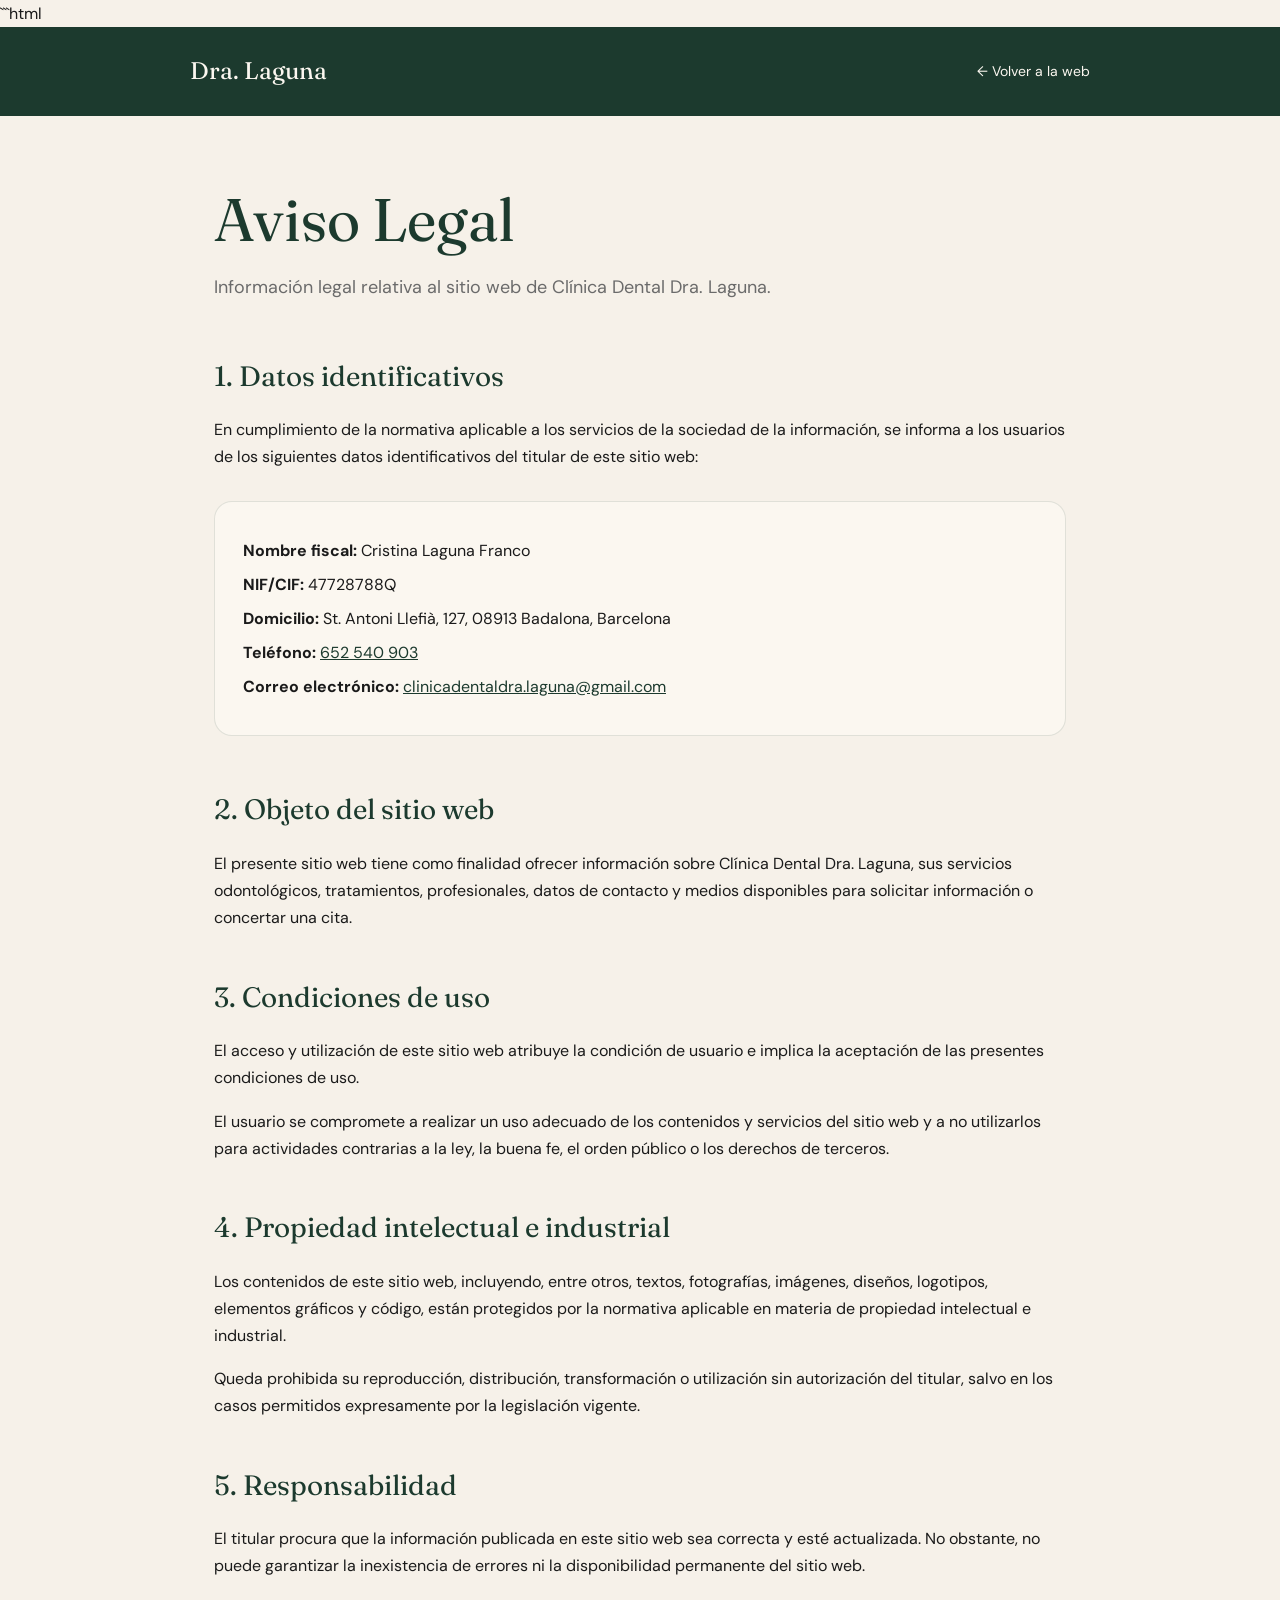
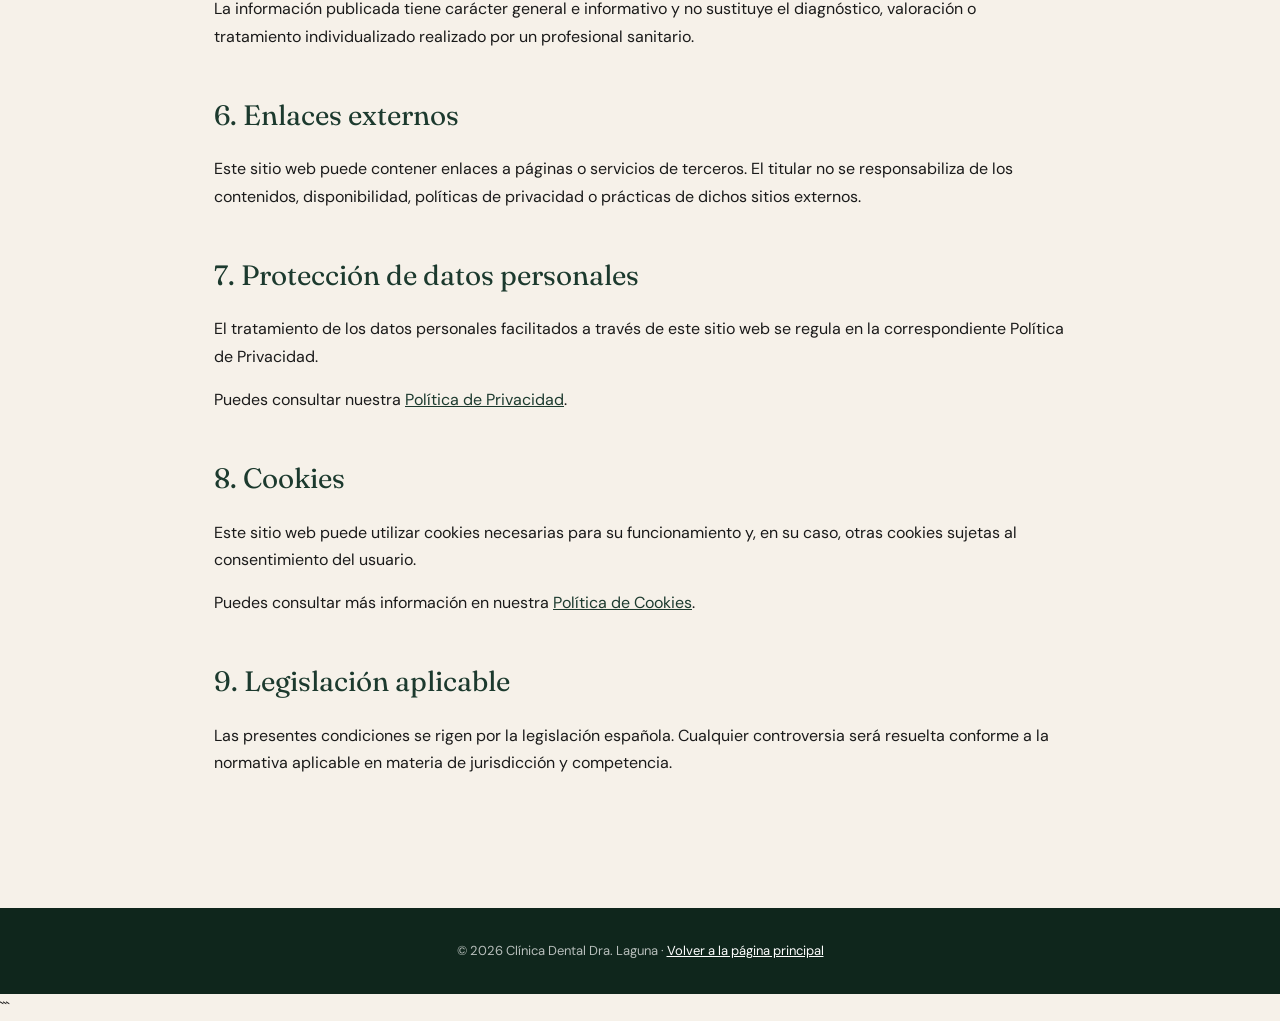
==== commit 5cdabdf4: "Describe the website change" ====
--- a/legal/aviso-legal.html
+++ b/legal/aviso-legal.html
@@ -3,17 +3,21 @@
 <html lang="es">
 <head>
   <meta charset="UTF-8">
-
-  <meta
-    name="viewport"
-    content="width=device-width, initial-scale=1.0"
-  >
+  <meta name="viewport" content="width=device-width, initial-scale=1.0">
 
   <title>Aviso Legal | Clínica Dental Dra. Laguna</title>
 
   <meta
     name="description"
-    content="Aviso legal de Clínica Dental Dra. Laguna en Badalona, Barcelona."
+    content="Aviso legal de Clínica Dental Dra. Laguna, Badalona, Barcelona."
+  >
+
+  <link rel="preconnect" href="https://fonts.googleapis.com">
+  <link rel="preconnect" href="https://fonts.gstatic.com" crossorigin>
+
+  <link
+    href="https://fonts.googleapis.com/css2?family=Fraunces:wght@400;500&family=DM+Sans:wght@400;500;600&display=swap"
+    rel="stylesheet"
   >
 
   <style>
@@ -31,21 +35,21 @@
       box-sizing: border-box;
     }
 
-    html {
-      scroll-behavior: smooth;
-    }
-
     body {
       margin: 0;
-      font-family: Arial, Helvetica, sans-serif;
+      font-family: "DM Sans", sans-serif;
       background: var(--cream);
       color: var(--charcoal);
-      line-height: 1.75;
+      line-height: 1.7;
+    }
+
+    .font-display {
+      font-family: "Fraunces", serif;
     }
 
     header {
       background: var(--pine);
-      color: white;
+      color: var(--cream-light);
       padding: 24px;
     }
 
@@ -58,47 +62,42 @@
       gap: 20px;
     }
 
-    .logo,
+    .logo {
+      color: var(--cream-light);
+      text-decoration: none;
+      font-family: "Fraunces", serif;
+      font-size: 24px;
+    }
+
     .back-link {
-      color: white;
+      color: var(--cream-light);
       text-decoration: none;
-    }
-
-    .logo {
-      font-family: Georgia, "Times New Roman", serif;
-      font-size: 24px;
-    }
-
-    .back-link {
       font-size: 14px;
     }
 
-    .back-link:hover,
-    footer a:hover {
+    .back-link:hover {
       text-decoration: underline;
     }
 
     main {
       max-width: 900px;
       margin: 0 auto;
-      padding: 60px 24px 90px;
+      padding: 70px 24px 90px;
     }
 
     h1 {
-      margin: 0 0 16px;
-
-      font-family: Georgia, "Times New Roman", serif;
-      font-size: clamp(38px, 6vw, 56px);
+      font-family: "Fraunces", serif;
+      color: var(--pine);
+      font-size: clamp(38px, 6vw, 60px);
+      line-height: 1.1;
+      margin: 0 0 20px;
       font-weight: 400;
-      line-height: 1.15;
-
-      color: var(--pine);
     }
 
     .intro {
       color: var(--gray);
       font-size: 18px;
-      margin-bottom: 45px;
+      margin-bottom: 50px;
     }
 
     section {
@@ -106,15 +105,11 @@
     }
 
     h2 {
-      margin-top: 42px;
+      font-family: "Fraunces", serif;
+      color: var(--pine);
+      font-size: 28px;
+      font-weight: 400;
       margin-bottom: 16px;
-
-      font-family: Georgia, "Times New Roman", serif;
-      font-size: 27px;
-      font-weight: 400;
-      line-height: 1.3;
-
-      color: var(--pine);
     }
 
     p {
@@ -122,12 +117,11 @@
     }
 
     ul {
-      padding-left: 24px;
-      margin: 0 0 20px;
+      padding-left: 22px;
     }
 
     li {
-      margin-bottom: 9px;
+      margin-bottom: 8px;
     }
 
     a {
@@ -136,710 +130,192 @@
 
     .legal-data {
       background: var(--cream-light);
-      border: 1px solid rgba(28, 58, 46, 0.14);
+      border: 1px solid rgba(28, 58, 46, 0.12);
       border-radius: 18px;
-
       padding: 28px;
-      margin: 28px 0 36px;
+      margin: 30px 0 50px;
     }
 
     .legal-data p {
-      margin: 8px 0;
-    }
-
-    .notice {
-      margin: 25px 0;
-      padding: 16px 20px;
-
-      background: rgba(255, 255, 255, 0.45);
-      border-left: 4px solid var(--gold);
-    }
-
-    .updated {
-      color: var(--gray);
-      font-size: 14px;
-      margin-top: 50px;
+      margin: 7px 0;
     }
 
     footer {
       background: var(--pine-deep);
-      color: rgba(255, 255, 255, 0.75);
-
+      color: rgba(255, 255, 255, 0.7);
       text-align: center;
-      padding: 30px 20px;
-
-      font-size: 14px;
+      padding: 32px 20px;
+      font-size: 13px;
     }
 
     footer a {
       color: white;
-      text-decoration: none;
-      margin: 0 5px;
-    }
-
-    @media (max-width: 600px) {
-
-      .header-inner {
-        flex-direction: column;
-        align-items: flex-start;
-      }
-
-      main {
-        padding: 45px 20px 70px;
-      }
-
-      .legal-data {
-        padding: 21px;
-      }
     }
   </style>
 </head>
 
-
 <body>
 
 <header>
-
   <div class="header-inner">
-
-    <a
-      href="../index.html"
-      class="logo"
-    >
-      Clínica Dental Dra. Laguna
-    </a>
-
-    <a
-      href="../index.html"
-      class="back-link"
-    >
-      ← Volver a la web
-    </a>
-
+    <a href="../index.html" class="logo">Dra. Laguna</a>
+    <a href="../index.html" class="back-link">← Volver a la web</a>
   </div>
-
 </header>
 
-
 <main>
 
   <h1>Aviso Legal</h1>
 
   <p class="intro">
-    Información legal relativa al sitio web de
-    Clínica Dental Dra. Laguna.
+    Información legal relativa al sitio web de Clínica Dental Dra. Laguna.
   </p>
 
-
-  <!-- =====================================================
-       1. DATOS IDENTIFICATIVOS
-       ===================================================== -->
-
-  <section>
-
-    <h2>1. Datos identificativos del titular</h2>
-
-    <p>
-      En cumplimiento de la Ley 34/2002, de 11 de julio,
-      de servicios de la sociedad de la información y de
-      comercio electrónico, se informa a los usuarios de
-      los siguientes datos identificativos del titular
-      de este sitio web:
+  <section>
+    <h2>1. Datos identificativos</h2>
+
+    <p>
+      En cumplimiento de la normativa aplicable a los servicios de la sociedad
+      de la información, se informa a los usuarios de los siguientes datos
+      identificativos del titular de este sitio web:
     </p>
 
     <div class="legal-data">
-
+      <p><strong>Nombre fiscal:</strong> Cristina Laguna Franco</p>
+      <p><strong>NIF/CIF:</strong> 47728788Q</p>
       <p>
-        <strong>Titular:</strong>
-        Cristina Laguna Franco
+        <strong>Domicilio:</strong>
+        St. Antoni Llefià, 127, 08913 Badalona, Barcelona
       </p>
-
-      <p>
-        <strong>NIF:</strong>
-        47728788Q
-      </p>
-
-      <p>
-        <strong>Nombre comercial:</strong>
-        Clínica Dental Dra. Laguna
-      </p>
-
-      <p>
-        <strong>Domicilio profesional:</strong>
-        St. Antoni Llefià, 127,
-        08913 Badalona, Barcelona
-      </p>
-
       <p>
         <strong>Teléfono:</strong>
-
-        <a href="tel:+34652540903">
-          652 540 903
-        </a>
+        <a href="tel:+34652540903">652 540 903</a>
       </p>
-
       <p>
         <strong>Correo electrónico:</strong>
-
         <a href="mailto:clinicadentaldra.laguna@gmail.com">
           clinicadentaldra.laguna@gmail.com
         </a>
       </p>
-
     </div>
-
-  </section>
-
-
-  <!-- =====================================================
-       2. INFORMACIÓN PROFESIONAL
-       ===================================================== -->
-
-  <section>
-
-    <h2>2. Información profesional</h2>
-
-    <p>
-      La odontología es una profesión sanitaria regulada.
-      Los datos profesionales correspondientes a la titular
-      son los siguientes:
-    </p>
-
-    <div class="legal-data">
-
-      <p>
-        <strong>Colegio profesional:</strong>
-        Col·legi Oficial d'Odontòlegs i Estomatòlegs
-        de Catalunya (COEC)
-      </p>
-
-      <p>
-        <strong>N.º de colegiada:</strong>
-        [AÑADIR NÚMERO DE COLEGIADA]
-      </p>
-
-      <p>
-        <strong>Título académico o profesional:</strong>
-        [AÑADIR TÍTULO OFICIAL EXACTO]
-      </p>
-
-      <p>
-        <strong>Estado de expedición del título:</strong>
-        [AÑADIR PAÍS]
-      </p>
-
-    </div>
-
-    <p>
-      El ejercicio profesional se encuentra sujeto a la
-      normativa sanitaria y profesional aplicable, así como
-      a las normas deontológicas correspondientes al ejercicio
-      de la odontología.
-    </p>
-
-    <p>
-      Las normas y la información profesional del colegio
-      correspondiente pueden consultarse a través del
-      Col·legi Oficial d'Odontòlegs i Estomatòlegs
-      de Catalunya (COEC).
-    </p>
-
-  </section>
-
-
-  <!-- =====================================================
-       3. AUTORIZACIÓN SANITARIA
-       ===================================================== -->
-
-  <section>
-
-    <h2>3. Centro y autorización sanitaria</h2>
-
-    <p>
-      Clínica Dental Dra. Laguna desarrolla su actividad
-      sanitaria en Badalona, Barcelona.
-    </p>
-
-    <div class="legal-data">
-
-      <p>
-        <strong>Centro:</strong>
-        Clínica Dental Dra. Laguna
-      </p>
-
-      <p>
-        <strong>Dirección:</strong>
-        St. Antoni Llefià, 127,
-        08913 Badalona, Barcelona
-      </p>
-
-      <p>
-        <strong>N.º de registro/autorización sanitaria:</strong>
-        [AÑADIR NÚMERO DE REGISTRO SANITARIO DEL CENTRO]
-      </p>
-
-      <p>
-        <strong>Autoridad sanitaria competente:</strong>
-        Departament de Salut de la Generalitat de Catalunya
-      </p>
-
-    </div>
-
-  </section>
-
-
-  <!-- =====================================================
-       4. OBJETO
-       ===================================================== -->
-
-  <section>
-
-    <h2>4. Objeto del sitio web</h2>
-
-    <p>
-      El presente sitio web tiene como finalidad ofrecer
-      información sobre Clínica Dental Dra. Laguna,
-      sus profesionales, servicios odontológicos,
-      tratamientos, ubicación, datos de contacto
-      y medios disponibles para solicitar información
-      o concertar una cita.
-    </p>
-
-    <p>
-      La información publicada en este sitio web tiene
-      carácter exclusivamente informativo y no constituye,
-      por sí misma, un diagnóstico, una prescripción médica
-      ni una relación profesional entre el usuario y
-      Clínica Dental Dra. Laguna.
-    </p>
-
-  </section>
-
-
-  <!-- =====================================================
-       5. CONDICIONES DE USO
-       ===================================================== -->
-
-  <section>
-
-    <h2>5. Condiciones de acceso y uso</h2>
-
-    <p>
-      El acceso y utilización de este sitio web atribuye
-      la condición de usuario e implica la aceptación
-      de las presentes condiciones de uso.
-    </p>
-
-    <p>
-      El usuario se compromete a realizar un uso adecuado
-      y lícito del sitio web, sus contenidos y servicios.
-    </p>
-
-    <p>
-      Queda prohibido utilizar este sitio web para
-      actividades contrarias a la legislación vigente,
-      la buena fe, el orden público o los derechos
-      e intereses de terceros.
-    </p>
-
-    <p>
-      Asimismo, queda prohibido realizar actuaciones que
-      puedan dañar, inutilizar, sobrecargar o deteriorar
-      el sitio web o impedir su normal funcionamiento.
-    </p>
-
-  </section>
-
-
-  <!-- =====================================================
-       6. INFORMACIÓN SANITARIA
-       ===================================================== -->
-
-  <section>
-
-    <h2>6. Información sanitaria</h2>
-
-    <p>
-      Los contenidos relacionados con salud bucodental,
-      odontología, tratamientos o procedimientos clínicos
-      publicados en este sitio web tienen carácter general
-      e informativo.
-    </p>
-
-    <p>
-      Esta información no sustituye una valoración,
-      exploración, diagnóstico o tratamiento individualizado
-      realizado por un profesional sanitario cualificado.
-    </p>
-
-    <p>
-      Cada paciente requiere una valoración clínica
-      individual antes de determinar la conveniencia
-      de un tratamiento determinado.
-    </p>
-
-  </section>
-
-
-  <!-- =====================================================
-       7. PROPIEDAD INTELECTUAL
-       ===================================================== -->
-
-  <section>
-
-    <h2>7. Propiedad intelectual e industrial</h2>
-
-    <p>
-      Los contenidos de este sitio web, incluyendo,
-      entre otros, textos, fotografías, imágenes,
-      logotipos, diseños, elementos gráficos,
-      estructura, código y demás contenidos,
-      están protegidos por la normativa aplicable
-      en materia de propiedad intelectual e industrial.
-    </p>
-
-    <p>
-      Salvo que se indique expresamente lo contrario,
-      dichos contenidos pertenecen a su titular o se
-      utilizan con la correspondiente autorización
-      o licencia.
-    </p>
-
-    <p>
-      Queda prohibida la reproducción, distribución,
-      comunicación pública, transformación o explotación
-      de dichos contenidos sin autorización previa,
-      salvo en los supuestos expresamente permitidos
-      por la legislación vigente.
-    </p>
-
-  </section>
-
-
-  <!-- =====================================================
-       8. RESPONSABILIDAD
-       ===================================================== -->
-
-  <section>
-
-    <h2>8. Responsabilidad</h2>
-
-    <p>
-      Clínica Dental Dra. Laguna procura que la información
-      publicada en este sitio web sea correcta, clara
-      y esté actualizada.
-    </p>
-
-    <p>
-      No obstante, no puede garantizar la inexistencia
-      absoluta de errores, interrupciones, fallos técnicos
-      o la disponibilidad permanente de todos los contenidos
-      y servicios.
-    </p>
-
-    <p>
-      El titular no será responsable de los daños que
-      pudieran derivarse de interferencias, interrupciones,
-      virus informáticos, averías o desconexiones motivadas
-      por causas ajenas a su control, sin perjuicio de las
-      responsabilidades que legalmente pudieran corresponder.
-    </p>
-
-  </section>
-
-
-  <!-- =====================================================
-       9. ENLACES Y SERVICIOS EXTERNOS
-       ===================================================== -->
-
-  <section>
-
-    <h2>9. Enlaces y servicios de terceros</h2>
-
-    <p>
-      Este sitio web puede contener enlaces o accesos
-      a sitios web, plataformas y servicios gestionados
-      por terceros.
-    </p>
-
-    <p>
-      Entre ellos pueden encontrarse servicios de mapas,
-      mensajería, gestión de citas u otros servicios
-      tecnológicos externos.
-    </p>
-
-    <p>
-      La inclusión de estos enlaces tiene como finalidad
-      facilitar al usuario el acceso a determinados
-      recursos o funcionalidades y no implica necesariamente
-      una recomendación o aprobación de todos los contenidos,
-      condiciones o prácticas de dichos terceros.
-    </p>
-
-    <p>
-      Los servicios de terceros están sujetos a sus
-      propias condiciones de uso y políticas de privacidad.
-    </p>
-
-  </section>
-
-
-  <!-- =====================================================
-       10. CITA ONLINE
-       ===================================================== -->
-
-  <section>
-
-    <h2>10. Solicitud de cita online</h2>
-
-    <p>
-      Este sitio web puede facilitar el acceso a una
-      plataforma externa para solicitar o gestionar
-      citas con la clínica.
-    </p>
-
-    <p>
-      Cuando el usuario accede a dicho servicio abandona,
-      total o parcialmente, el entorno técnico gestionado
-      directamente por este sitio web.
-    </p>
-
-    <p>
-      Se recomienda consultar las condiciones de uso
-      y la política de privacidad de la plataforma externa
-      antes de introducir datos personales.
-    </p>
-
-  </section>
-
-
-  <!-- =====================================================
-       11. WHATSAPP
-       ===================================================== -->
-
-  <section>
-
-    <h2>11. Contacto mediante WhatsApp</h2>
-
-    <p>
-      Este sitio web puede incluir enlaces que permiten
-      iniciar una conversación con Clínica Dental
-      Dra. Laguna mediante WhatsApp.
-    </p>
-
-    <p>
-      Al utilizar este servicio, determinados datos
-      también podrán ser tratados por el proveedor
-      de WhatsApp conforme a sus propias condiciones
-      y políticas.
-    </p>
-
-    <div class="notice">
-      Se recomienda no enviar mediante WhatsApp información
-      clínica especialmente sensible, informes médicos,
-      radiografías, fotografías clínicas u otra documentación
-      sanitaria, salvo cuando resulte necesario y haya sido
-      solicitado por un profesional de la clínica.
-    </div>
-
-  </section>
-
-
-  <!-- =====================================================
-       12. PROTECCIÓN DE DATOS
-       ===================================================== -->
-
-  <section>
-
-    <h2>12. Protección de datos personales</h2>
-
-    <p>
-      El tratamiento de los datos personales de usuarios
-      y pacientes se realizará de conformidad con la
-      normativa aplicable en materia de protección de datos.
-    </p>
-
-    <p>
-      Puede consultar información detallada sobre
-      el responsable del tratamiento, las finalidades,
-      las bases jurídicas, los destinatarios, los plazos
-      de conservación y sus derechos en nuestra
-      <a href="politica-privacidad.html">
-        Política de Privacidad
-      </a>.
-    </p>
-
-  </section>
-
-
-  <!-- =====================================================
-       13. COOKIES
-       ===================================================== -->
-
-  <section>
-
-    <h2>13. Cookies y tecnologías similares</h2>
-
-    <p>
-      Este sitio web puede utilizar cookies o tecnologías
-      similares necesarias para su funcionamiento y,
-      cuando corresponda, tecnologías de terceros sujetas
-      al consentimiento del usuario.
-    </p>
-
-    <p>
-      Puede consultar información detallada sobre
-      su utilización en nuestra
-      <a href="politica-cookies.html">
-        Política de Cookies
-      </a>.
-    </p>
-
-  </section>
-
-
-  <!-- =====================================================
-       14. MODIFICACIONES
-       ===================================================== -->
-
-  <section>
-
-    <h2>14. Modificación del Aviso Legal</h2>
-
-    <p>
-      Clínica Dental Dra. Laguna podrá modificar
-      el presente Aviso Legal cuando resulte necesario
-      para adaptarlo a cambios legislativos, regulatorios,
-      técnicos o relacionados con el funcionamiento
-      del sitio web.
-    </p>
-
-    <p>
-      La versión vigente será la publicada en este
-      sitio web en cada momento.
-    </p>
-
-  </section>
-
-
-  <!-- =====================================================
-       15. LEGISLACIÓN
-       ===================================================== -->
-
-  <section>
-
-    <h2>15. Legislación aplicable</h2>
-
-    <p>
-      El presente Aviso Legal se rige por la legislación
-      española.
-    </p>
-
-    <p>
-      Cualquier controversia relacionada con este sitio
-      web será sometida a los juzgados y tribunales que
-      resulten competentes conforme a la legislación
-      aplicable, respetando en todo caso las normas
-      imperativas relativas a consumidores y usuarios
-      cuando resulten de aplicación.
-    </p>
-
-  </section>
-
-
-  <!-- =====================================================
-       16. CONTACTO
-       ===================================================== -->
-
-  <section>
-
-    <h2>16. Contacto</h2>
-
-    <p>
-      Para cualquier consulta relacionada con este
-      sitio web o con el presente Aviso Legal puede
-      ponerse en contacto con:
-    </p>
-
-    <div class="legal-data">
-
-      <p>
-        <strong>Clínica Dental Dra. Laguna</strong>
-      </p>
-
-      <p>
-        Cristina Laguna Franco
-      </p>
-
-      <p>
-        St. Antoni Llefià, 127<br>
-        08913 Badalona, Barcelona
-      </p>
-
-      <p>
-        <strong>Teléfono:</strong>
-
-        <a href="tel:+34652540903">
-          652 540 903
-        </a>
-      </p>
-
-      <p>
-        <strong>Correo electrónico:</strong>
-
-        <a href="mailto:clinicadentaldra.laguna@gmail.com">
-          clinicadentaldra.laguna@gmail.com
-        </a>
-      </p>
-
-    </div>
-
-  </section>
-
-
-  <p class="updated">
-    <strong>Última actualización:</strong>
-    septiembre de 2026.
-  </p>
+  </section>
+
+  <section>
+    <h2>2. Objeto del sitio web</h2>
+
+    <p>
+      El presente sitio web tiene como finalidad ofrecer información sobre
+      Clínica Dental Dra. Laguna, sus servicios odontológicos, tratamientos,
+      profesionales, datos de contacto y medios disponibles para solicitar
+      información o concertar una cita.
+    </p>
+  </section>
+
+  <section>
+    <h2>3. Condiciones de uso</h2>
+
+    <p>
+      El acceso y utilización de este sitio web atribuye la condición de usuario
+      e implica la aceptación de las presentes condiciones de uso.
+    </p>
+
+    <p>
+      El usuario se compromete a realizar un uso adecuado de los contenidos y
+      servicios del sitio web y a no utilizarlos para actividades contrarias a
+      la ley, la buena fe, el orden público o los derechos de terceros.
+    </p>
+  </section>
+
+  <section>
+    <h2>4. Propiedad intelectual e industrial</h2>
+
+    <p>
+      Los contenidos de este sitio web, incluyendo, entre otros, textos,
+      fotografías, imágenes, diseños, logotipos, elementos gráficos y código,
+      están protegidos por la normativa aplicable en materia de propiedad
+      intelectual e industrial.
+    </p>
+
+    <p>
+      Queda prohibida su reproducción, distribución, transformación o
+      utilización sin autorización del titular, salvo en los casos permitidos
+      expresamente por la legislación vigente.
+    </p>
+  </section>
+
+  <section>
+    <h2>5. Responsabilidad</h2>
+
+    <p>
+      El titular procura que la información publicada en este sitio web sea
+      correcta y esté actualizada. No obstante, no puede garantizar la
+      inexistencia de errores ni la disponibilidad permanente del sitio web.
+    </p>
+
+    <p>
+      La información publicada tiene carácter general e informativo y no
+      sustituye el diagnóstico, valoración o tratamiento individualizado
+      realizado por un profesional sanitario.
+    </p>
+  </section>
+
+  <section>
+    <h2>6. Enlaces externos</h2>
+
+    <p>
+      Este sitio web puede contener enlaces a páginas o servicios de terceros.
+      El titular no se responsabiliza de los contenidos, disponibilidad,
+      políticas de privacidad o prácticas de dichos sitios externos.
+    </p>
+  </section>
+
+  <section>
+    <h2>7. Protección de datos personales</h2>
+
+    <p>
+      El tratamiento de los datos personales facilitados a través de este sitio
+      web se regula en la correspondiente Política de Privacidad.
+    </p>
+
+    <p>
+      Puedes consultar nuestra
+      <a href="politica-privacidad.html">Política de Privacidad</a>.
+    </p>
+  </section>
+
+  <section>
+    <h2>8. Cookies</h2>
+
+    <p>
+      Este sitio web puede utilizar cookies necesarias para su funcionamiento
+      y, en su caso, otras cookies sujetas al consentimiento del usuario.
+    </p>
+
+    <p>
+      Puedes consultar más información en nuestra
+      <a href="politica-cookies.html">Política de Cookies</a>.
+    </p>
+  </section>
+
+  <section>
+    <h2>9. Legislación aplicable</h2>
+
+    <p>
+      Las presentes condiciones se rigen por la legislación española. Cualquier
+      controversia será resuelta conforme a la normativa aplicable en materia
+      de jurisdicción y competencia.
+    </p>
+  </section>
 
 </main>
 
-
 <footer>
-
-  © <span id="year"></span>
-  Clínica Dental Dra. Laguna
-
-  ·
-
-  <a href="aviso-legal.html">
-    Aviso Legal
-  </a>
-
-  ·
-
-  <a href="politica-privacidad.html">
-    Privacidad
-  </a>
-
-  ·
-
-  <a href="politica-cookies.html">
-    Cookies
-  </a>
-
-  ·
-
-  <a href="../index.html">
-    Inicio
-  </a>
-
+  © <span id="year"></span> Clínica Dental Dra. Laguna ·
+  <a href="../index.html">Volver a la página principal</a>
 </footer>
 
-
 <script>
-  document.getElementById("year").textContent =
-    new Date().getFullYear();
+  document.getElementById("year").textContent = new Date().getFullYear();
 </script>
 
 </body>
